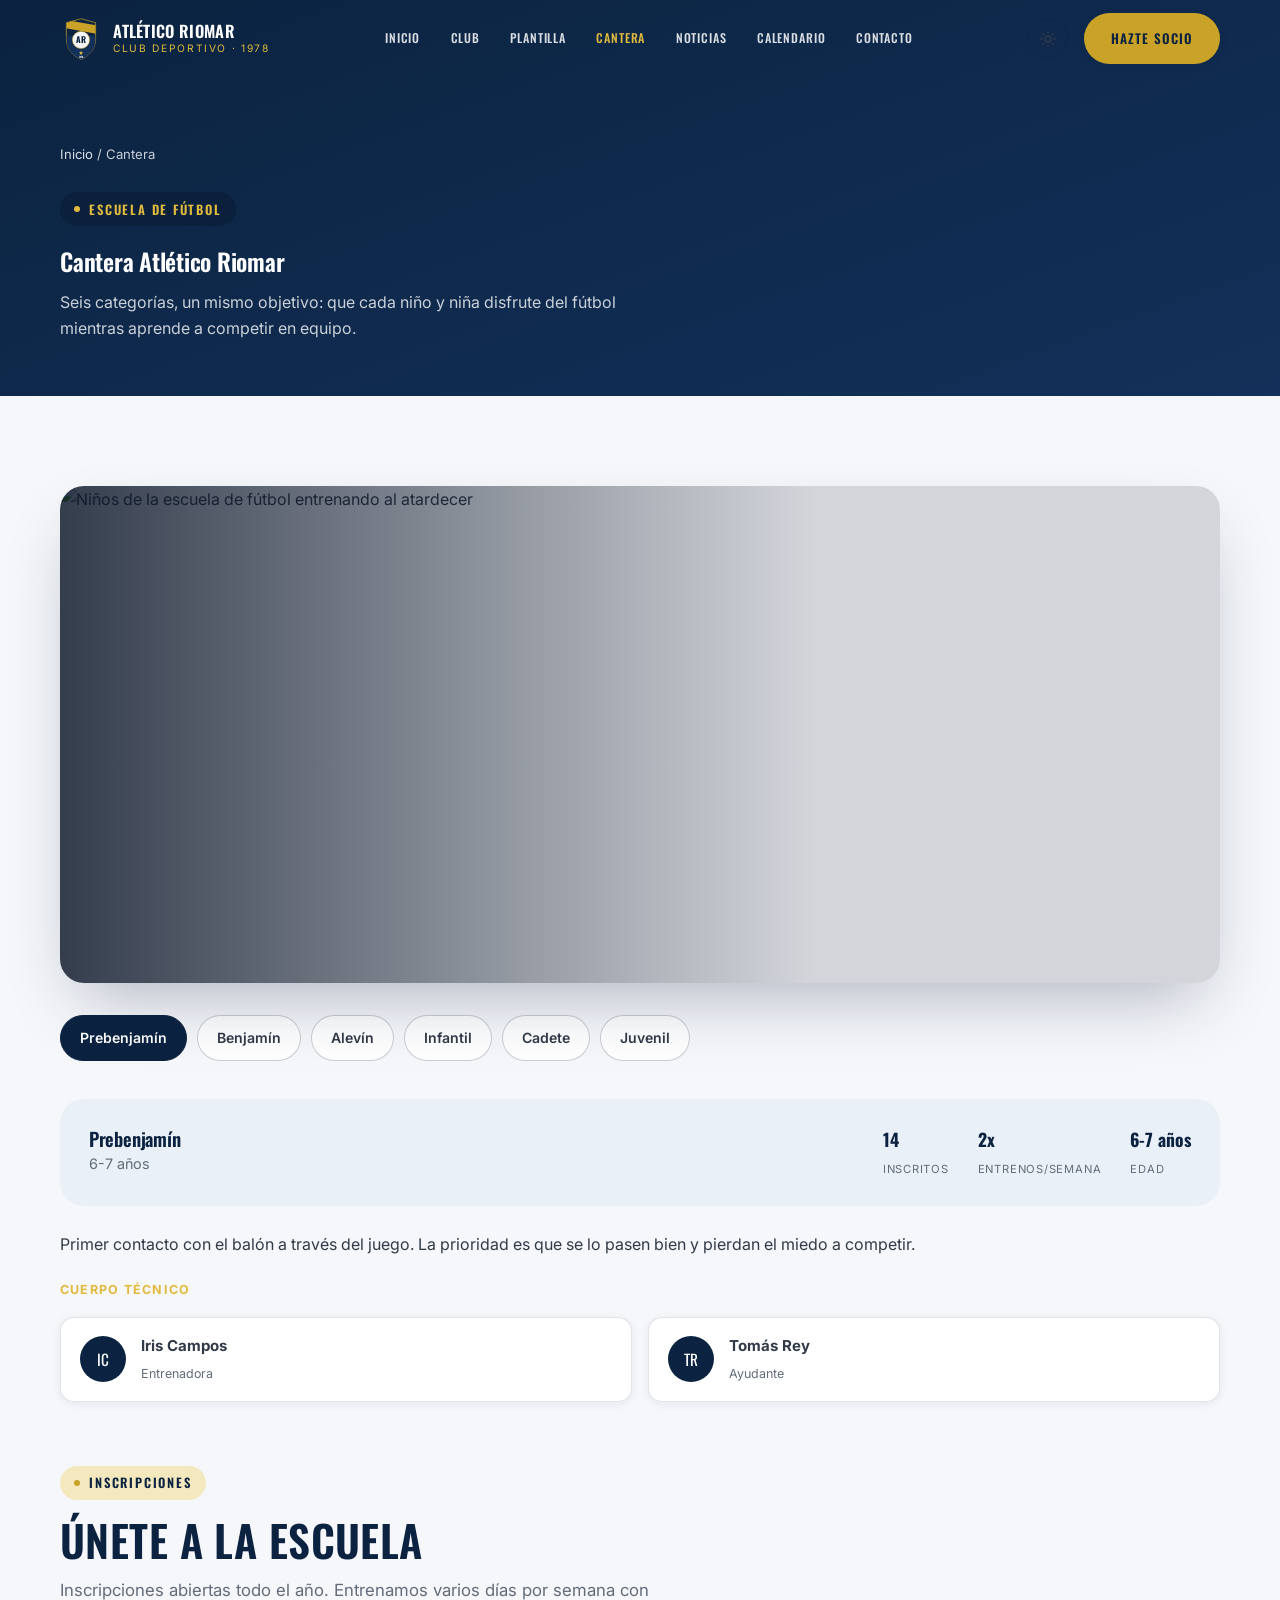
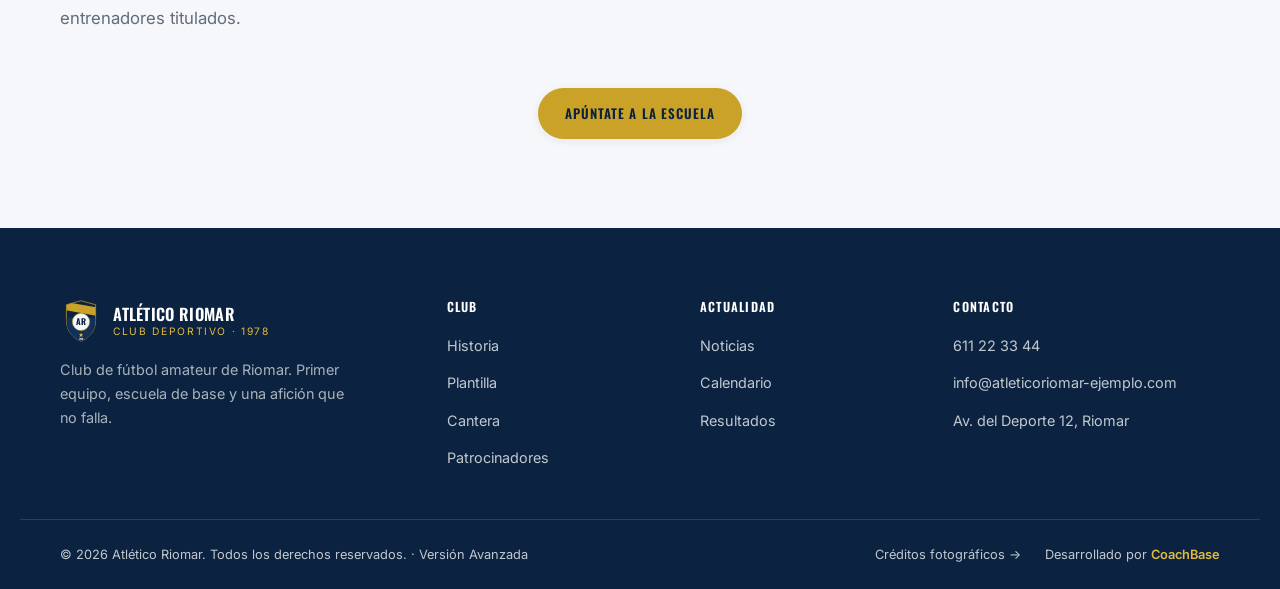
==== cantera.html @ 886babd6 "Add files via upload" ====
<!doctype html>
<html lang="es">
<head>
<meta charset="utf-8">
<meta name="viewport" content="width=device-width, initial-scale=1">
<title>Cantera · Atlético Riomar</title>
<meta name="description" content="Seis categorías de la escuela de fútbol del Atlético Riomar, de prebenjamín a juvenil, con su cuerpo técnico y horarios.">
<meta name="theme-color" content="#0B2340">
<script>(function(){try{var t=localStorage.getItem("ar-theme");if(t==="dark")document.documentElement.setAttribute("data-theme","dark");}catch(e){}})();</script>
<link rel="preconnect" href="https://fonts.googleapis.com">
<link rel="preconnect" href="https://fonts.gstatic.com" crossorigin>
<link rel="stylesheet" href="https://fonts.googleapis.com/css2?family=Oswald:wght@500;600;700&family=Inter:wght@400;500;600;700;800&display=swap">
<link rel="icon" type="image/svg+xml" href="assets/favicon.svg">
<link rel="apple-touch-icon" href="assets/favicon.svg">
<link rel="stylesheet" href="styles.css?v=1">
</head>
<body>
<a href="#contenido" class="skip-link">Saltar al contenido</a>
<svg width="0" height="0" style="position:absolute" aria-hidden="true">
  <defs>
    <clipPath id="crest-clip" clipPathUnits="userSpaceOnUse">
      <path d="M100,4 C100,4 20,26 20,26 L20,112 C20,170 54,206 100,226 C146,206 180,170 180,112 L180,26 C180,26 100,4 100,4 Z"/>
    </clipPath>
    <symbol id="crest" viewBox="0 0 200 230">
      <path d="M100,4 C100,4 20,26 20,26 L20,112 C20,170 54,206 100,226 C146,206 180,170 180,112 L180,26 C180,26 100,4 100,4 Z" fill="#0B2340" stroke="#C9A227" stroke-width="4"/>
      <g clip-path="url(#crest-clip)">
        <rect x="-20" y="96" width="240" height="150" fill="#123059"/>
        <polygon points="-20,4 260,54 260,100 -20,50" fill="#C9A227"/>
      </g>
      <circle cx="100" cy="120" r="47" fill="#F6F7FA" stroke="#C9A227" stroke-width="3"/>
      <text x="100" y="136" text-anchor="middle" font-family="Oswald, sans-serif" font-weight="700" font-size="46" fill="#0B2340">AR</text>
      <polygon points="100,180 103.2,188.2 112,188.4 105,193.6 107.6,202 100,197 92.4,202 95,193.6 88,188.4 96.8,188.2" fill="#E2BA3E"/>
      <text x="100" y="217" text-anchor="middle" font-family="Oswald, sans-serif" font-weight="600" font-size="14" letter-spacing="1" fill="#F6F7FA">1978</text>
    </symbol>
  </defs>
</svg>
<header class="nav" data-nav>
  <div class="container nav-inner">
    <a href="index.html" class="brand">
      <svg class="brand-crest" aria-hidden="true"><use href="#crest"></use></svg>
      <span class="brand-text">
        <span class="brand-name">Atlético Riomar</span>
        <span class="brand-sub">Club Deportivo · 1978</span>
      </span>
    </a>

    <nav class="nav-links" aria-label="Navegación principal">
      <a class="nav-link" href="index.html">Inicio</a>
      <a class="nav-link" href="club.html">Club</a>
      <a class="nav-link" href="plantilla.html">Plantilla</a>
      <a class="nav-link is-active" href="cantera.html">Cantera</a>
      <a class="nav-link" href="noticias.html">Noticias</a>
      <a class="nav-link" href="calendario.html">Calendario</a>
      <a class="nav-link" href="contacto.html">Contacto</a>
    </nav>

    <div class="nav-actions">
      <button class="theme-toggle" type="button" aria-label="Cambiar a modo oscuro" data-theme-toggle>
        <svg class="icon-sun" viewBox="0 0 24 24" fill="none" stroke="currentColor" stroke-width="1.8" stroke-linecap="round"><circle cx="12" cy="12" r="4"/><path d="M12 2v2M12 20v2M4.9 4.9l1.4 1.4M17.7 17.7l1.4 1.4M2 12h2M20 12h2M4.9 19.1l1.4-1.4M17.7 6.3l1.4-1.4"/></svg>
        <svg class="icon-moon" viewBox="0 0 24 24" fill="none" stroke="currentColor" stroke-width="1.8" stroke-linecap="round" stroke-linejoin="round"><path d="M21 12.8A9 9 0 1 1 11.2 3 7 7 0 0 0 21 12.8Z"/></svg>
      </button>
      <a href="contacto.html" class="btn btn-primary nav-cta">Hazte socio</a>
      <button class="nav-burger" type="button" aria-label="Abrir menú" aria-expanded="false" data-burger>
        <span></span><span></span><span></span>
      </button>
    </div>
  </div>
</header>

<nav class="mobile-menu" data-mobile-menu aria-label="Navegación móvil">
  <a href="index.html" class="">Inicio</a>
  <a href="club.html" class="">Club</a>
  <a href="plantilla.html" class="">Plantilla</a>
  <a href="cantera.html" class="is-active">Cantera</a>
  <a href="noticias.html" class="">Noticias</a>
  <a href="calendario.html" class="">Calendario</a>
  <a href="contacto.html" class="">Contacto</a>
  <a href="contacto.html" class="btn btn-primary">Hazte socio</a>
</nav>
<section class="page-hero">
  <div class="container">
    <p class="breadcrumbs"><a href="index.html">Inicio</a> / Cantera</p>
    <p class="eyebrow">Escuela de fútbol</p>
    <h1>Cantera Atlético Riomar</h1>
    <p>Seis categorías, un mismo objetivo: que cada niño y niña disfrute del fútbol mientras aprende a competir en equipo.</p>
  </div>
</section>

<main id="contenido">

<section class="section">
  <div class="container">
    <div class="academy-banner reveal" style="margin-bottom:1rem;">
      <img src="assets/img/academy-banner.jpg" alt="Niños de la escuela de fútbol entrenando al atardecer" loading="lazy">
    </div>

    <div class="categoria-tabs">
      <button class="categoria-tab" data-target="prebenjamin">Prebenjamín</button>
      <button class="categoria-tab" data-target="benjamin">Benjamín</button>
      <button class="categoria-tab" data-target="alevin">Alevín</button>
      <button class="categoria-tab" data-target="infantil">Infantil</button>
      <button class="categoria-tab" data-target="cadete">Cadete</button>
      <button class="categoria-tab" data-target="juvenil">Juvenil</button>
    </div>

    <div class="categoria-panels">

      <div class="categoria-panel" id="prebenjamin">
        <div class="categoria-head">
          <div><h3>Prebenjamín</h3><p style="color:var(--mute);font-size:.9rem;">6-7 años</p></div>
          <div class="categoria-meta">
            <div><strong>14</strong><span>Inscritos</span></div>
            <div><strong>2x</strong><span>Entrenos/semana</span></div>
            <div><strong>6-7 años</strong><span>Edad</span></div>
          </div>
        </div>
        <p style="margin-bottom:1.4rem;">Primer contacto con el balón a través del juego. La prioridad es que se lo pasen bien y pierdan el miedo a competir.</p>
        <p class="sponsor-tier-label-lg" style="margin-top:0;">Cuerpo técnico</p>
        <div class="staff-grid"><div class="staff-card"><div class="staff-avatar">IC</div><div><strong>Iris Campos</strong><span>Entrenadora</span></div></div>
<div class="staff-card"><div class="staff-avatar">TR</div><div><strong>Tomás Rey</strong><span>Ayudante</span></div></div></div>
      </div>

      <div class="categoria-panel" id="benjamin">
        <div class="categoria-head">
          <div><h3>Benjamín</h3><p style="color:var(--mute);font-size:.9rem;">8-9 años</p></div>
          <div class="categoria-meta">
            <div><strong>16</strong><span>Inscritos</span></div>
            <div><strong>2x</strong><span>Entrenos/semana</span></div>
            <div><strong>8-9 años</strong><span>Edad</span></div>
          </div>
        </div>
        <p style="margin-bottom:1.4rem;">Fundamentos técnicos individuales y primeros partidos de fútbol 7.</p>
        <p class="sponsor-tier-label-lg" style="margin-top:0;">Cuerpo técnico</p>
        <div class="staff-grid"><div class="staff-card"><div class="staff-avatar">RP</div><div><strong>Raúl Ponce</strong><span>Entrenador</span></div></div>
<div class="staff-card"><div class="staff-avatar">MS</div><div><strong>Marta Solís</strong><span>Ayudante</span></div></div></div>
      </div>

      <div class="categoria-panel" id="alevin">
        <div class="categoria-head">
          <div><h3>Alevín</h3><p style="color:var(--mute);font-size:.9rem;">10-11 años</p></div>
          <div class="categoria-meta">
            <div><strong>18</strong><span>Inscritos</span></div>
            <div><strong>3x</strong><span>Entrenos/semana</span></div>
            <div><strong>10-11 años</strong><span>Edad</span></div>
          </div>
        </div>
        <p style="margin-bottom:1.4rem;">Iniciación táctica y primeros valores de equipo: posición, pase y ayuda al compañero.</p>
        <p class="sponsor-tier-label-lg" style="margin-top:0;">Cuerpo técnico</p>
        <div class="staff-grid"><div class="staff-card"><div class="staff-avatar">EC</div><div><strong>Elena Cruz</strong><span>Entrenadora</span></div></div>
<div class="staff-card"><div class="staff-avatar">DN</div><div><strong>David Nieto</strong><span>Ayudante</span></div></div></div>
      </div>

      <div class="categoria-panel" id="infantil">
        <div class="categoria-head">
          <div><h3>Infantil</h3><p style="color:var(--mute);font-size:.9rem;">12-13 años</p></div>
          <div class="categoria-meta">
            <div><strong>20</strong><span>Inscritos</span></div>
            <div><strong>3x</strong><span>Entrenos/semana</span></div>
            <div><strong>12-13 años</strong><span>Edad</span></div>
          </div>
        </div>
        <p style="margin-bottom:1.4rem;">Fútbol 11 y primeras competiciones federadas de la temporada.</p>
        <p class="sponsor-tier-label-lg" style="margin-top:0;">Cuerpo técnico</p>
        <div class="staff-grid"><div class="staff-card"><div class="staff-avatar">ÓL</div><div><strong>Óscar Lara</strong><span>Entrenador</span></div></div>
<div class="staff-card"><div class="staff-avatar">NB</div><div><strong>Nuria Blasco</strong><span>Ayudante</span></div></div></div>
      </div>

      <div class="categoria-panel" id="cadete">
        <div class="categoria-head">
          <div><h3>Cadete</h3><p style="color:var(--mute);font-size:.9rem;">14-15 años</p></div>
          <div class="categoria-meta">
            <div><strong>19</strong><span>Inscritos</span></div>
            <div><strong>3x</strong><span>Entrenos/semana</span></div>
            <div><strong>14-15 años</strong><span>Edad</span></div>
          </div>
        </div>
        <p style="margin-bottom:1.4rem;">Consolidación técnico-táctica y trabajo físico adaptado a la edad.</p>
        <p class="sponsor-tier-label-lg" style="margin-top:0;">Cuerpo técnico</p>
        <div class="staff-grid"><div class="staff-card"><div class="staff-avatar">FU</div><div><strong>Fran Ubeda</strong><span>Entrenador</span></div></div>
<div class="staff-card"><div class="staff-avatar">AF</div><div><strong>Alba Ferrer</strong><span>Ayudante</span></div></div></div>
      </div>

      <div class="categoria-panel" id="juvenil">
        <div class="categoria-head">
          <div><h3>Juvenil</h3><p style="color:var(--mute);font-size:.9rem;">16-18 años</p></div>
          <div class="categoria-meta">
            <div><strong>17</strong><span>Inscritos</span></div>
            <div><strong>4x</strong><span>Entrenos/semana</span></div>
            <div><strong>16-18 años</strong><span>Edad</span></div>
          </div>
        </div>
        <p style="margin-bottom:1.4rem;">Última etapa formativa antes del primer equipo, con entrenamientos de mayor exigencia.</p>
        <p class="sponsor-tier-label-lg" style="margin-top:0;">Cuerpo técnico</p>
        <div class="staff-grid"><div class="staff-card"><div class="staff-avatar">MR</div><div><strong>Manuel Rodríguez</strong><span>Entrenador</span></div></div>
<div class="staff-card"><div class="staff-avatar">LT</div><div><strong>Laura Tello</strong><span>Ayudante</span></div></div></div>
      </div>
    </div>

    <div class="section-head" style="margin-top:4rem;">
      <p class="eyebrow on-light">Inscripciones</p>
      <h2 class="section-title">Únete a la escuela</h2>
      <p class="section-lede">Inscripciones abiertas todo el año. Entrenamos varios días por semana con entrenadores titulados.</p>
    </div>
    <div style="text-align:center;"><a href="contacto.html" class="btn btn-primary">Apúntate a la escuela</a></div>
  </div>
</section>

</main>
<footer class="footer">
  <div class="container footer-top">
    <div class="footer-brand">
      <a href="index.html" class="brand">
        <svg class="brand-crest" aria-hidden="true"><use href="#crest"></use></svg>
        <span class="brand-text">
          <span class="brand-name">Atlético Riomar</span>
          <span class="brand-sub">Club Deportivo · 1978</span>
        </span>
      </a>
      <p>Club de fútbol amateur de Riomar. Primer equipo, escuela de base y una afición que no falla.</p>
    </div>
    <div class="footer-col">
      <h4>Club</h4>
      <ul>
        <li><a href="club.html">Historia</a></li>
        <li><a href="plantilla.html">Plantilla</a></li>
        <li><a href="cantera.html">Cantera</a></li>
        <li><a href="index.html#patrocinadores">Patrocinadores</a></li>
      </ul>
    </div>
    <div class="footer-col">
      <h4>Actualidad</h4>
      <ul>
        <li><a href="noticias.html">Noticias</a></li>
        <li><a href="calendario.html">Calendario</a></li>
        <li><a href="calendario.html#resultados">Resultados</a></li>
      </ul>
    </div>
    <div class="footer-col">
      <h4>Contacto</h4>
      <ul>
        <li><a href="tel:+34611223344">611 22 33 44</a></li>
        <li><a href="mailto:info@atleticoriomar-ejemplo.com">info@atleticoriomar-ejemplo.com</a></li>
        <li><a href="contacto.html">Av. del Deporte 12, Riomar</a></li>
      </ul>
    </div>
  </div>
  <div class="container footer-bottom">
    <p>&copy; <span data-year>2026</span> Atlético Riomar. Todos los derechos reservados. · Versión Avanzada</p>
    <div class="footer-bottom-right">
      <a href="creditos.html">Créditos fotográficos →</a>
      <span class="footer-dev">Desarrollado por <a href="https://coachbase.example.com" target="_blank" rel="noopener">CoachBase</a></span>
    </div>
  </div>
</footer>

<script defer src="lib/gsap.min.js"></script>
<script defer src="lib/ScrollTrigger.min.js"></script>
<script defer src="lib/manifest.js"></script>
<script defer src="main.js?v=1"></script>
</body>
</html>
---- styles.css ----
/* =============================================================
   ATLÉTICO RIOMAR — plantilla web para club de fútbol amateur
   =============================================================
   Índice
   1. Tokens
   2. Reset y base
   3. Utilidades
   4. Tipografía
   5. Componentes (botones, tarjetas, formularios, nav)
   6. Secciones
   7. Efectos / animaciones
   8. Responsive
   9. Reduced motion
   ============================================================= */

/* =============================================================
   1. Tokens — EDITA AQUÍ los colores corporativos del club
   ============================================================= */
:root {
  /* Colores del escudo / marca */
  --navy:        #0B2340;
  --navy-2:      #123059;
  --navy-3:      #1B3D6E;
  --navy-tint:   #EAF0F7;
  --gold:        #C9A227;
  --gold-2:      #E2BA3E;
  --gold-soft:   #F4E8BE;

  /* Neutros */
  --paper:       #F6F7FA;
  --paper-2:     #EDF0F5;
  --white:       #FFFFFF;
  --ink:         #10151F;
  --ink-soft:    #313A48;
  --mute:        #626C7A;
  --line:        rgba(11,35,64,.12);
  --line-strong: rgba(11,35,64,.22);

  /* Semánticos */
  --win:  #1E7B4D;
  --draw: #A97B12;
  --loss: #B23A34;

  /* Sombras y radios */
  --shadow-sm: 0 2px 10px rgba(11,35,64,.07);
  --shadow-md: 0 16px 36px -12px rgba(11,35,64,.22);
  --shadow-lg: 0 30px 70px -20px rgba(11,35,64,.32);
  --radius-sm: 8px;
  --radius-md: 14px;
  --radius-lg: 24px;

  /* Easing */
  --ease-out:   cubic-bezier(0.16, 1, 0.3, 1);
  --ease-in:    cubic-bezier(0.7, 0, 0.84, 0);
  --ease-soft:  cubic-bezier(0.25, 0.46, 0.45, 0.94);
  --ease-bounce:cubic-bezier(0.34, 1.56, 0.64, 1);

  /* Layout */
  --container: 1240px;
  --nav-h: 78px;

  /* Tipografía */
  --sans:    "Inter", -apple-system, BlinkMacSystemFont, "Segoe UI", system-ui, sans-serif;
  --display: "Oswald", var(--sans);
}

/* =============================================================
   2. Reset y base
   ============================================================= */
*, *::before, *::after { box-sizing: border-box; margin: 0; }
html {
  -webkit-text-size-adjust: 100%;
  tab-size: 2;
  overflow-x: clip;
  scroll-behavior: smooth;
  scroll-padding-top: var(--nav-h);
}
body {
  font-family: var(--sans);
  font-size: 16px;
  line-height: 1.65;
  color: var(--ink-soft);
  background: var(--paper);
  -webkit-font-smoothing: antialiased;
  -moz-osx-font-smoothing: grayscale;
  text-rendering: optimizeLegibility;
  overflow-x: clip;
  overscroll-behavior-y: none;
}
img, svg, video { display: block; max-width: 100%; }
img { height: auto; }
button { font: inherit; color: inherit; cursor: pointer; border: 0; background: none; }
a { color: inherit; text-decoration: none; }
ul, ol { list-style: none; padding: 0; }
p { text-wrap: pretty; }
input, textarea, select { font: inherit; color: inherit; }

h1, h2, h3, h4 { text-wrap: balance; line-height: 1.08; letter-spacing: -0.01em; font-family: var(--display); font-weight: 600; color: var(--navy); }

::selection { background: var(--gold); color: var(--navy); }

:focus-visible {
  outline: 2px solid var(--gold);
  outline-offset: 3px;
  border-radius: 4px;
}

@media (prefers-reduced-motion: reduce) {
  html { scroll-behavior: auto; }
}

/* =============================================================
   3. Utilidades
   ============================================================= */
.container {
  width: 100%;
  max-width: var(--container);
  margin-inline: auto;
  padding-inline: 1.25rem;
}
@media (min-width: 720px)  { .container { padding-inline: 2rem; } }
@media (min-width: 1280px) { .container { padding-inline: 2.5rem; } }

.sr-only {
  position: absolute; width: 1px; height: 1px;
  padding: 0; margin: -1px; overflow: hidden;
  clip: rect(0,0,0,0); white-space: nowrap; border: 0;
}

.skip-link {
  position: fixed; top: -100px; left: 1rem; z-index: 9999;
  padding: .7rem 1.2rem; background: var(--navy); color: var(--white);
  border-radius: var(--radius-sm); font-weight: 600;
  transition: top .3s var(--ease-out);
}
.skip-link:focus { top: 1rem; }

.section {
  position: relative;
  padding-block: clamp(3.5rem, 7vw, 6.5rem);
}
.section-alt { background: var(--paper-2); }

.section-head {
  max-width: 62ch;
  margin-bottom: clamp(2rem, 5vw, 3.5rem);
}
.section-head.center { margin-inline: auto; text-align: center; }

.eyebrow {
  display: inline-flex;
  align-items: center;
  gap: .55rem;
  font-family: var(--display);
  font-size: .8rem;
  font-weight: 600;
  letter-spacing: .14em;
  text-transform: uppercase;
  color: var(--gold-2);
  background: color-mix(in srgb, var(--navy) 92%, black);
  padding: .4rem .9rem;
  border-radius: 999px;
  margin-bottom: 1rem;
}
.eyebrow::before {
  content: "";
  width: 6px; height: 6px; border-radius: 50%;
  background: var(--gold-2);
}
.eyebrow.on-light {
  color: var(--navy);
  background: var(--gold-soft);
}
.eyebrow.on-light::before { background: var(--gold); }

.section-title {
  font-size: clamp(1.9rem, 3.6vw, 2.7rem);
  text-transform: uppercase;
  letter-spacing: .01em;
}
.section-lede {
  margin-top: .9rem;
  color: var(--mute);
  font-size: 1.05rem;
  max-width: 56ch;
}
.section-head.center .section-lede { margin-inline: auto; }

.reveal {
  opacity: 0;
  transform: translateY(28px);
  transition: opacity .8s var(--ease-out), transform .8s var(--ease-out);
}
.reveal.is-visible { opacity: 1; transform: none; }
.reveal[data-split] { opacity: 1; transform: none; }

/* =============================================================
   4. Tipografía
   ============================================================= */
.eyebrow, .kicker, .tag, .nav-link, .btn, .stat-label, .card-position {
  font-family: var(--display);
}

/* =============================================================
   5. Componentes
   ============================================================= */

/* --- Botones --- */
.btn {
  display: inline-flex;
  align-items: center;
  justify-content: center;
  gap: .5rem;
  padding: .9rem 1.7rem;
  border-radius: 999px;
  font-weight: 600;
  font-size: .82rem;
  letter-spacing: .08em;
  text-transform: uppercase;
  transition: transform .35s var(--ease-out), box-shadow .35s var(--ease-out), background-color .3s var(--ease-out), color .3s var(--ease-out);
  white-space: nowrap;
}
.btn-primary {
  background: var(--gold);
  color: var(--navy);
  box-shadow: var(--shadow-sm);
}
.btn-primary:hover { background: var(--gold-2); transform: translateY(-2px); box-shadow: var(--shadow-md); }

.btn-ghost {
  background: rgba(255,255,255,.08);
  color: var(--white);
  border: 1.5px solid rgba(255,255,255,.55);
  backdrop-filter: blur(6px);
}
.btn-ghost:hover { background: rgba(255,255,255,.16); transform: translateY(-2px); }

.btn-dark {
  background: var(--navy);
  color: var(--white);
}
.btn-dark:hover { background: var(--navy-2); transform: translateY(-2px); box-shadow: var(--shadow-md); }

.btn-outline {
  background: transparent;
  color: var(--navy);
  border: 1.5px solid var(--line-strong);
}
.btn-outline:hover { border-color: var(--navy); background: var(--navy-tint); transform: translateY(-2px); }

.btn-sm { padding: .6rem 1.15rem; font-size: .74rem; }
.btn-block { width: 100%; }

/* --- Tarjetas genéricas --- */
.card {
  background: var(--white);
  border: 1px solid var(--line);
  border-radius: var(--radius-md);
  box-shadow: var(--shadow-sm);
  transition: transform .45s var(--ease-out), box-shadow .45s var(--ease-out), border-color .45s var(--ease-out);
}
.card:hover {
  transform: translateY(-6px);
  box-shadow: var(--shadow-md);
  border-color: transparent;
}

/* --- Nav --- */
.nav {
  position: fixed;
  inset-inline: 0;
  top: 0;
  z-index: 100;
  height: var(--nav-h);
  display: flex;
  align-items: center;
  background: transparent;
  transition: background-color .4s var(--ease-out), box-shadow .4s var(--ease-out), height .4s var(--ease-out), border-color .4s var(--ease-out);
  border-bottom: 1px solid transparent;
}
.nav.is-solid {
  background: rgba(11,35,64,.96);
  backdrop-filter: blur(10px) saturate(140%);
  box-shadow: 0 8px 24px -12px rgba(0,0,0,.35);
  height: 68px;
}
.nav-inner {
  width: 100%;
  display: flex;
  align-items: center;
  justify-content: space-between;
  gap: 1.5rem;
}
.brand {
  display: flex;
  align-items: center;
  gap: .7rem;
  color: var(--white);
}
.brand-crest { width: 42px; height: 42px; flex-shrink: 0; }
.brand-text {
  display: flex;
  flex-direction: column;
  line-height: 1.05;
}
.brand-name {
  font-family: var(--display);
  font-weight: 600;
  font-size: 1.02rem;
  letter-spacing: .02em;
  text-transform: uppercase;
}
.brand-sub {
  font-size: .64rem;
  letter-spacing: .16em;
  text-transform: uppercase;
  color: var(--gold-2);
  margin-top: .15rem;
}

.nav-links {
  display: none;
  align-items: center;
  gap: 1.9rem;
}
.nav-link {
  font-size: .76rem;
  font-weight: 500;
  letter-spacing: .07em;
  text-transform: uppercase;
  color: rgba(255,255,255,.85);
  position: relative;
  padding-block: .4rem;
}
.nav-link::after {
  content: "";
  position: absolute;
  left: 0; right: 100%; bottom: 0;
  height: 2px;
  background: var(--gold);
  transition: right .35s var(--ease-out);
}
.nav-link:hover { color: var(--white); }
.nav-link:hover::after { right: 0; }

.nav-actions { display: flex; align-items: center; gap: 1rem; }
.nav-cta { display: none; }

.nav-burger {
  display: flex;
  flex-direction: column;
  justify-content: center;
  gap: 5px;
  width: 40px; height: 40px;
  border-radius: var(--radius-sm);
}
.nav-burger span {
  display: block; width: 22px; height: 2px;
  background: var(--white);
  transition: transform .35s var(--ease-out), opacity .35s var(--ease-out);
}
.nav-burger.is-open span:nth-child(1) { transform: translateY(7px) rotate(45deg); }
.nav-burger.is-open span:nth-child(2) { opacity: 0; }
.nav-burger.is-open span:nth-child(3) { transform: translateY(-7px) rotate(-45deg); }

.mobile-menu {
  position: fixed;
  inset: var(--nav-h) 0 0 0;
  z-index: 90;
  background: var(--navy);
  padding: 2rem 1.5rem;
  display: flex;
  flex-direction: column;
  gap: .3rem;
  transform: translateY(-12px);
  opacity: 0;
  pointer-events: none;
  transition: transform .4s var(--ease-out), opacity .4s var(--ease-out);
  overflow-y: auto;
}
.mobile-menu.is-open { transform: none; opacity: 1; pointer-events: auto; }
.mobile-menu a {
  font-family: var(--display);
  font-size: 1.25rem;
  text-transform: uppercase;
  letter-spacing: .03em;
  color: var(--white);
  padding: .85rem 0;
  border-bottom: 1px solid rgba(255,255,255,.1);
}
.mobile-menu .btn { margin-top: 1.5rem; }

/* --- Formulario --- */
.field {
  display: flex;
  flex-direction: column;
  gap: .4rem;
  margin-bottom: 1.15rem;
}
.field label {
  font-size: .78rem;
  font-weight: 600;
  letter-spacing: .04em;
  text-transform: uppercase;
  color: var(--navy);
}
.field input, .field textarea {
  padding: .85rem 1rem;
  border: 1.5px solid var(--line-strong);
  border-radius: var(--radius-sm);
  background: var(--white);
  transition: border-color .3s var(--ease-out), box-shadow .3s var(--ease-out);
}
.field input:focus, .field textarea:focus {
  border-color: var(--navy);
  box-shadow: 0 0 0 4px var(--navy-tint);
  outline: none;
}
.field textarea { resize: vertical; min-height: 130px; }
.form-note {
  font-size: .82rem;
  color: var(--mute);
  margin-top: .75rem;
}
.form-status {
  margin-top: 1rem;
  padding: .85rem 1rem;
  border-radius: var(--radius-sm);
  font-size: .88rem;
  font-weight: 600;
  display: none;
}
.form-status.is-visible { display: block; }
.form-status.is-ok { background: #E8F5EC; color: var(--win); }

/* --- Etiqueta genérica --- */
.tag {
  display: inline-block;
  font-size: .7rem;
  font-weight: 600;
  letter-spacing: .08em;
  text-transform: uppercase;
  padding: .3rem .7rem;
  border-radius: 999px;
}
.tag-gold { background: var(--gold-soft); color: #7A5E0D; }
.tag-navy { background: var(--navy-tint); color: var(--navy); }

/* =============================================================
   6. Secciones
   ============================================================= */

/* --- Hero --- */
.hero {
  position: relative;
  min-height: 100svh;
  display: flex;
  flex-direction: column;
  justify-content: flex-end;
  color: var(--white);
  isolation: isolate;
}
.hero-bg { position: absolute; inset: 0; z-index: -2; }
.hero-bg img {
  width: 100%; height: 100%; object-fit: cover;
  filter: saturate(1.05) contrast(1.05);
}
.hero-bg::after {
  content: "";
  position: absolute; inset: 0;
  background:
    linear-gradient(180deg, rgba(11,23,43,.55) 0%, rgba(11,23,43,.35) 32%, rgba(9,20,38,.88) 100%),
    linear-gradient(90deg, rgba(9,20,38,.78) 0%, rgba(9,20,38,.28) 62%);
}
.hero-inner {
  padding-block: clamp(6.5rem, 16vw, 10rem) clamp(3rem, 7vw, 4.5rem);
  max-width: 780px;
}
.hero-crest {
  width: 88px; height: 88px;
  margin-bottom: 1.6rem;
  filter: drop-shadow(0 10px 24px rgba(0,0,0,.35));
}
.hero-title {
  font-size: clamp(2.6rem, 7vw, 5.2rem);
  color: var(--white);
  text-transform: uppercase;
  line-height: .98;
}
.hero-title em {
  font-style: normal;
  color: var(--gold-2);
}
.hero-sub {
  margin-top: 1.3rem;
  font-size: clamp(1rem, 1.6vw, 1.2rem);
  color: rgba(255,255,255,.86);
  max-width: 46ch;
}
.hero-actions {
  display: flex;
  flex-wrap: wrap;
  gap: 1rem;
  margin-top: 2.2rem;
}
.hero-scroll {
  position: absolute;
  bottom: clamp(6.5rem, 13vw, 8.5rem);
  right: clamp(1.25rem, 4vw, 3rem);
  display: none;
  flex-direction: column;
  align-items: center;
  gap: .6rem;
  color: rgba(255,255,255,.75);
  font-size: .68rem;
  letter-spacing: .16em;
  text-transform: uppercase;
}
.hero-scroll-line {
  width: 1px; height: 46px;
  background: linear-gradient(180deg, rgba(255,255,255,.9), transparent);
  animation: scrollPulse 2.4s var(--ease-soft) infinite;
}
@keyframes scrollPulse {
  0%, 100% { opacity: .3; transform: scaleY(.6); transform-origin: top; }
  50% { opacity: 1; transform: scaleY(1); transform-origin: top; }
}

/* --- Stat bar --- */
.stat-bar {
  position: relative;
  background: var(--navy);
  color: var(--white);
}
.stat-grid {
  display: grid;
  grid-template-columns: repeat(2, 1fr);
  gap: 1.75rem;
  padding-block: 2.4rem;
}
.stat {
  text-align: center;
  border-inline-start: 1px solid rgba(255,255,255,.14);
  padding-inline-start: 1.5rem;
}
.stat:first-child { border-inline-start: 0; padding-inline-start: 0; }
.stat-num {
  font-family: var(--display);
  font-size: clamp(1.9rem, 4vw, 2.6rem);
  color: var(--gold-2);
  font-weight: 600;
  line-height: 1;
}
.stat-label {
  margin-top: .5rem;
  font-size: .72rem;
  letter-spacing: .1em;
  text-transform: uppercase;
  color: rgba(255,255,255,.72);
}

/* --- Club / Historia --- */
.club-grid {
  display: grid;
  gap: 2.5rem;
  align-items: center;
}
.club-media {
  position: relative;
  border-radius: var(--radius-lg);
  overflow: hidden;
  box-shadow: var(--shadow-lg);
}
.club-media img { width: 100%; aspect-ratio: 4/5; object-fit: cover; }
.club-media-badge {
  position: absolute;
  bottom: 1.25rem; left: 1.25rem;
  background: var(--white);
  border-radius: var(--radius-md);
  padding: .9rem 1.15rem;
  display: flex;
  align-items: center;
  gap: .8rem;
  box-shadow: var(--shadow-md);
}
.club-media-badge strong {
  display: block;
  font-family: var(--display);
  font-size: 1.3rem;
  color: var(--navy);
  line-height: 1;
}
.club-media-badge span {
  font-size: .68rem;
  color: var(--mute);
  text-transform: uppercase;
  letter-spacing: .06em;
}
.club-text p + p { margin-top: 1rem; }
.club-values {
  margin-top: 2rem;
  display: grid;
  gap: 1.1rem;
}
.value-item { display: flex; gap: .9rem; }
.value-icon {
  flex-shrink: 0;
  width: 40px; height: 40px;
  border-radius: 10px;
  background: var(--navy-tint);
  color: var(--navy);
  display: flex; align-items: center; justify-content: center;
}
.value-item h3 { font-size: 1rem; text-transform: none; margin-bottom: .2rem; }
.value-item p { font-size: .92rem; color: var(--mute); }

/* Placeholder de imagen (para sustituir por fotos reales del club) */
.img-placeholder {
  position: relative;
  width: 100%; height: 100%;
  min-height: 220px;
  display: flex;
  flex-direction: column;
  align-items: center;
  justify-content: center;
  gap: .6rem;
  color: rgba(255,255,255,.92);
  background:
    repeating-linear-gradient(135deg, rgba(255,255,255,.06) 0 2px, transparent 2px 14px),
    linear-gradient(150deg, var(--navy-3), var(--navy) 70%);
  text-align: center;
  padding: 1.5rem;
}
.img-placeholder svg { width: 34px; height: 34px; opacity: .85; }
.img-placeholder span {
  font-family: var(--display);
  font-size: .74rem;
  letter-spacing: .1em;
  text-transform: uppercase;
  opacity: .85;
}
.img-placeholder.pin-right {
  align-items: flex-end;
  text-align: right;
  padding-inline-end: clamp(1.5rem, 6vw, 4.5rem);
}
.img-placeholder.light {
  color: var(--navy);
  background:
    repeating-linear-gradient(135deg, rgba(11,35,64,.05) 0 2px, transparent 2px 14px),
    linear-gradient(150deg, var(--paper-2), var(--navy-tint));
}

/* --- Timeline --- */
.timeline {
  margin-top: 2.5rem;
  display: grid;
  gap: 0;
  border-inline-start: 2px solid var(--line-strong);
}
.timeline-item {
  position: relative;
  padding: 0 0 1.9rem 1.6rem;
}
.timeline-item:last-child { padding-bottom: 0; }
.timeline-item::before {
  content: "";
  position: absolute;
  left: -7px; top: 3px;
  width: 12px; height: 12px;
  border-radius: 50%;
  background: var(--gold);
  border: 3px solid var(--paper);
}
.timeline-year {
  font-family: var(--display);
  color: var(--navy);
  font-weight: 600;
  font-size: 1.05rem;
}
.timeline-item p { color: var(--mute); font-size: .92rem; margin-top: .2rem; }

/* --- Plantilla / Primer equipo --- */
.team-banner {
  position: relative;
  border-radius: var(--radius-lg);
  overflow: hidden;
  min-height: 260px;
  display: flex;
  align-items: flex-end;
  color: var(--white);
  margin-bottom: 3rem;
  box-shadow: var(--shadow-lg);
}
.team-banner img { position: absolute; inset: 0; width: 100%; height: 100%; object-fit: cover; }
.team-banner::after {
  content: "";
  position: absolute; inset: 0;
  background: linear-gradient(0deg, rgba(9,20,38,.92) 0%, rgba(9,20,38,.35) 65%, rgba(9,20,38,.15) 100%);
}
.team-banner-inner {
  position: relative;
  padding: 2rem clamp(1.5rem, 4vw, 3rem);
  display: flex;
  flex-wrap: wrap;
  gap: 1.5rem 3rem;
  align-items: flex-end;
  justify-content: space-between;
  width: 100%;
}
.team-banner h2 { color: var(--white); margin: 0; }
.team-banner-meta {
  display: flex;
  gap: 2rem;
  flex-wrap: wrap;
}
.team-banner-meta div strong {
  display: block;
  font-family: var(--display);
  font-size: 1.05rem;
  color: var(--gold-2);
}
.team-banner-meta div span {
  font-size: .68rem;
  text-transform: uppercase;
  letter-spacing: .08em;
  color: rgba(255,255,255,.75);
}

.squad-filters {
  display: flex;
  flex-wrap: wrap;
  gap: .6rem;
  margin-bottom: 2rem;
}
.squad-filter {
  padding: .5rem 1.1rem;
  border-radius: 999px;
  border: 1.5px solid var(--line-strong);
  font-family: var(--display);
  font-size: .74rem;
  letter-spacing: .06em;
  text-transform: uppercase;
  color: var(--navy);
  transition: all .3s var(--ease-out);
}
.squad-filter:hover, .squad-filter.is-active {
  background: var(--navy);
  border-color: var(--navy);
  color: var(--white);
}

.squad-grid {
  display: grid;
  grid-template-columns: repeat(2, 1fr);
  gap: 1.1rem;
}
.player-card {
  padding: 1.4rem 1.1rem;
  text-align: center;
  overflow: hidden;
  position: relative;
}
.player-num {
  width: 62px; height: 62px;
  margin: 0 auto .9rem;
  border-radius: 50%;
  background: linear-gradient(150deg, var(--navy-2), var(--navy));
  color: var(--gold-2);
  display: flex; align-items: center; justify-content: center;
  font-family: var(--display);
  font-size: 1.5rem;
  font-weight: 600;
  transition: transform .45s var(--ease-out);
}
.player-card:hover .player-num { transform: scale(1.08) rotate(-4deg); }

/* Foto/avatar de jugador tipo carnet, con el dorsal superpuesto.
   EDITAR: sustituye el src de cada <img> por la foto real cuando la tengas. */
.player-photo {
  position: relative;
  width: 108px; height: 108px;
  margin: 0 auto 1rem;
  border-radius: 50%;
  overflow: hidden;
  border: 3px solid var(--gold-soft);
  box-shadow: var(--shadow-sm);
  background: var(--navy-tint);
  transition: transform .45s var(--ease-out);
}
.player-card:hover .player-photo { transform: scale(1.04); }
.player-photo img { width: 100%; height: 100%; object-fit: cover; }
.player-photo .player-num {
  position: absolute;
  right: -2px;
  bottom: -2px;
  width: 32px;
  height: 32px;
  margin: 0;
  font-size: .76rem;
  border: 2px solid var(--paper);
}
.player-card:hover .player-photo .player-num { transform: scale(1.08) rotate(-4deg); }
.player-name {
  font-weight: 600;
  color: var(--navy);
  font-size: .96rem;
}
.card-position {
  margin-top: .3rem;
  font-size: .68rem;
  letter-spacing: .08em;
  text-transform: uppercase;
  color: var(--mute);
}

/* --- Noticias --- */
.news-grid {
  display: grid;
  gap: 1.75rem;
}
.news-card { overflow: hidden; }
.news-media { position: relative; aspect-ratio: 16/10; overflow: hidden; }
.news-media img {
  width: 100%; height: 100%; object-fit: cover;
  transition: transform .6s var(--ease-out);
}
.news-card:hover .news-media img { transform: scale(1.06); }
.news-body { padding: 1.5rem 1.4rem 1.7rem; }
.news-date {
  font-size: .72rem;
  letter-spacing: .08em;
  text-transform: uppercase;
  color: var(--mute);
}
.news-title {
  margin-top: .6rem;
  font-size: 1.15rem;
  text-transform: none;
  letter-spacing: 0;
}
.news-excerpt {
  margin-top: .55rem;
  font-size: .92rem;
  color: var(--mute);
}
.news-link {
  display: inline-flex;
  align-items: center;
  gap: .4rem;
  margin-top: 1rem;
  font-family: var(--display);
  font-size: .76rem;
  letter-spacing: .06em;
  text-transform: uppercase;
  color: var(--navy);
}
.news-link svg { width: 14px; height: 14px; transition: transform .3s var(--ease-out); }
.news-card:hover .news-link svg { transform: translateX(4px); }

/* --- Calendario / resultados --- */
.match-grid {
  display: grid;
  gap: 2rem;
}
.next-match {
  background: linear-gradient(155deg, var(--navy-3), var(--navy));
  color: var(--white);
  border-radius: var(--radius-lg);
  padding: clamp(1.75rem, 4vw, 2.5rem);
  box-shadow: var(--shadow-lg);
}
.next-match-comp {
  font-size: .72rem;
  letter-spacing: .1em;
  text-transform: uppercase;
  color: var(--gold-2);
}
.next-match-teams {
  display: flex;
  align-items: center;
  justify-content: space-between;
  gap: 1rem;
  margin-top: 1.3rem;
}
.next-match-team {
  display: flex;
  flex-direction: column;
  align-items: center;
  gap: .6rem;
  flex: 1;
  min-width: 0;
}
.next-match-team .crest-badge {
  width: 54px; height: 54px;
  border-radius: 50%;
  background: rgba(255,255,255,.1);
  display: flex; align-items: center; justify-content: center;
  padding: 10px;
}
.next-match-team .crest-badge svg { width: 100%; height: 100%; }
.next-match-team span {
  font-family: var(--display);
  font-size: .85rem;
  text-transform: uppercase;
  letter-spacing: .02em;
  text-align: center;
}
.next-match-vs {
  font-family: var(--display);
  font-size: 1.4rem;
  color: var(--gold-2);
  opacity: .8;
}
.next-match-info {
  margin-top: 1.6rem;
  display: grid;
  grid-template-columns: repeat(2, 1fr);
  gap: 1rem;
  border-top: 1px solid rgba(255,255,255,.16);
  padding-top: 1.3rem;
}
.next-match-info div span {
  display: block;
  font-size: .68rem;
  letter-spacing: .08em;
  text-transform: uppercase;
  color: rgba(255,255,255,.6);
  margin-bottom: .25rem;
}
.next-match-info div strong { font-weight: 600; font-size: .92rem; }
.next-match .btn { margin-top: 1.75rem; }

.results-list { display: grid; gap: .7rem; }
.result-row {
  display: grid;
  grid-template-columns: auto 1fr auto;
  align-items: center;
  gap: 1rem;
  padding: 1rem 1.15rem;
}
.result-tag {
  width: 30px; height: 30px;
  border-radius: 50%;
  display: flex; align-items: center; justify-content: center;
  font-family: var(--display);
  font-size: .78rem;
  font-weight: 700;
  color: var(--white);
  flex-shrink: 0;
}
.result-tag.win  { background: var(--win); }
.result-tag.draw { background: var(--draw); }
.result-tag.loss { background: var(--loss); }
.result-mid { min-width: 0; }
.result-teams {
  font-weight: 600;
  color: var(--navy);
  font-size: .92rem;
  white-space: nowrap;
  overflow: hidden;
  text-overflow: ellipsis;
}
.result-date {
  font-size: .74rem;
  color: var(--mute);
  margin-top: .1rem;
}
.result-score {
  font-family: var(--display);
  font-size: 1.05rem;
  color: var(--navy);
  font-weight: 600;
  white-space: nowrap;
}

/* --- Cantera / Escuela --- */
.academy-banner {
  position: relative;
  border-radius: var(--radius-lg);
  overflow: hidden;
  margin-bottom: 3rem;
  box-shadow: var(--shadow-lg);
  aspect-ratio: 21/9;
  min-height: 260px;
}
.academy-banner img { width: 100%; aspect-ratio: 21/8; object-fit: cover; }
.academy-banner::after {
  content: "";
  position: absolute; inset: 0;
  background: linear-gradient(90deg, rgba(9,20,38,.82) 0%, rgba(9,20,38,.15) 65%);
}
.academy-banner-text {
  position: absolute; inset: 0;
  display: flex; flex-direction: column; justify-content: center;
  padding: clamp(1.5rem, 4vw, 3rem);
  max-width: 560px;
  color: var(--white);
}
.academy-banner-text h2 { color: var(--white); }
.academy-banner-text p { margin-top: .75rem; color: rgba(255,255,255,.85); font-size: .96rem; }

.category-grid {
  display: grid;
  grid-template-columns: repeat(2, 1fr);
  gap: 1.1rem;
}
.category-card {
  padding: 1.6rem 1.3rem;
}
.category-card .tag { margin-bottom: .9rem; }
.category-card h3 { font-size: 1.05rem; text-transform: none; }
.category-card p { margin-top: .4rem; font-size: .86rem; color: var(--mute); }

/* --- Patrocinadores --- */
.sponsor-tier-label {
  font-size: .74rem;
  font-weight: 600;
  letter-spacing: .1em;
  text-transform: uppercase;
  color: var(--mute);
  margin-bottom: 1rem;
}
.sponsor-grid-main { margin-bottom: 2.5rem; }
.sponsor-main-tile {
  border: 2px dashed var(--line-strong);
  border-radius: var(--radius-md);
  padding: 2.2rem;
  display: flex;
  align-items: center;
  justify-content: center;
  min-height: 130px;
  background: var(--white);
}
.sponsor-grid {
  display: grid;
  grid-template-columns: repeat(2, 1fr);
  gap: 1rem;
}
.sponsor-tile {
  border: 1.5px dashed var(--line-strong);
  border-radius: var(--radius-sm);
  min-height: 92px;
  display: flex;
  align-items: center;
  justify-content: center;
  color: var(--mute);
  font-family: var(--display);
  font-size: .74rem;
  letter-spacing: .05em;
  text-transform: uppercase;
  text-align: center;
  padding: .75rem;
  transition: border-color .3s var(--ease-out), color .3s var(--ease-out);
}
.sponsor-tile:hover { border-color: var(--gold); color: var(--navy); }
.sponsor-tile.has-logo {
  border-style: solid;
  border-color: var(--line);
  background: var(--white);
  padding: 1rem 1.4rem;
}
.sponsor-tile.has-logo:hover { border-color: var(--gold); }
.sponsor-tile.has-logo img { max-width: 100%; max-height: 100%; object-fit: contain; }
.sponsor-cta {
  margin-top: 2.5rem;
  border-radius: var(--radius-lg);
  background: var(--navy-tint);
  padding: clamp(1.75rem, 4vw, 2.5rem);
  display: flex;
  flex-wrap: wrap;
  align-items: center;
  justify-content: space-between;
  gap: 1.5rem;
}
.sponsor-cta h3 { font-size: 1.2rem; text-transform: none; }
.sponsor-cta p { color: var(--mute); font-size: .9rem; margin-top: .3rem; }

/* --- Contacto --- */
.contact-grid {
  display: grid;
  gap: 2.5rem;
}
.contact-info-list { display: grid; gap: 1.3rem; margin-top: 1.8rem; }
.contact-info-item { display: flex; gap: 1rem; align-items: flex-start; }
.contact-info-item .value-icon { background: var(--navy-tint); }
.contact-info-item strong { display: block; color: var(--navy); font-size: .95rem; }
.contact-info-item span, .contact-info-item a { font-size: .9rem; color: var(--mute); }
.contact-info-item a:hover { color: var(--navy); }

.social-row { display: flex; gap: .7rem; margin-top: 1.8rem; }
.social-btn {
  width: 42px; height: 42px;
  border-radius: 50%;
  background: var(--navy);
  color: var(--white);
  display: flex; align-items: center; justify-content: center;
  transition: transform .3s var(--ease-out), background .3s var(--ease-out);
}
.social-btn:hover { background: var(--gold); color: var(--navy); transform: translateY(-3px); }
.social-btn svg { width: 18px; height: 18px; }

.contact-form-card { padding: clamp(1.75rem, 4vw, 2.5rem); }

/* --- Footer --- */
.footer {
  background: var(--navy);
  color: rgba(255,255,255,.75);
  padding-top: clamp(3rem, 6vw, 4.5rem);
}
.footer-top {
  display: grid;
  gap: 2.5rem;
  padding-bottom: 3rem;
  border-bottom: 1px solid rgba(255,255,255,.12);
}
.footer-brand .brand { color: var(--white); margin-bottom: 1rem; }
.footer-brand p { font-size: .9rem; max-width: 34ch; color: rgba(255,255,255,.65); }
.footer-col h4 {
  color: var(--white);
  font-size: .78rem;
  letter-spacing: .1em;
  text-transform: uppercase;
  margin-bottom: 1.1rem;
}
.footer-col ul { display: grid; gap: .7rem; }
.footer-col a { font-size: .9rem; transition: color .3s var(--ease-out); }
.footer-col a:hover { color: var(--gold-2); }
.footer-bottom {
  display: flex;
  flex-wrap: wrap;
  gap: 1rem;
  justify-content: space-between;
  align-items: center;
  padding-block: 1.5rem;
  font-size: .8rem;
}
.footer-bottom a:hover { color: var(--gold-2); }
.footer-bottom-right {
  display: flex;
  align-items: center;
  flex-wrap: wrap;
  gap: 0.4rem 1.5rem;
}
.footer-dev a {
  font-weight: 600;
  color: var(--gold-2);
}

/* =============================================================
   7. Efectos
   ============================================================= */
[data-tilt] { transition: transform .4s var(--ease-out); }

.count-up { display: inline-block; }

/* =============================================================
   8. Responsive
   ============================================================= */
@media (min-width: 540px) {
  .stat-grid { grid-template-columns: repeat(4, 1fr); }
  .squad-grid { grid-template-columns: repeat(3, 1fr); }
  .category-grid { grid-template-columns: repeat(3, 1fr); }
  .sponsor-grid { grid-template-columns: repeat(3, 1fr); }
}

@media (min-width: 720px) {
  .club-grid { grid-template-columns: 1fr 1fr; }
  .news-grid { grid-template-columns: repeat(2, 1fr); }
  .match-grid { grid-template-columns: 1.05fr 1fr; }
  .contact-grid { grid-template-columns: 1fr 1.15fr; }
  .hero-scroll { display: flex; }
}

@media (min-width: 960px) {
  .nav-links { display: flex; }
  .nav-cta { display: inline-flex; }
  .nav-burger { display: none; }
  .mobile-menu { display: none; }

  .club-grid { grid-template-columns: .85fr 1.15fr; gap: 4rem; }
  .squad-grid { grid-template-columns: repeat(4, 1fr); }
  .news-grid { grid-template-columns: repeat(3, 1fr); }
  .category-grid { grid-template-columns: repeat(6, 1fr); }
  .sponsor-grid { grid-template-columns: repeat(4, 1fr); }
  .footer-top { grid-template-columns: 1.3fr .8fr .8fr 1fr; }
}

@media (min-width: 1280px) {
  .squad-grid { grid-template-columns: repeat(5, 1fr); }
  .hero-inner { max-width: 860px; }
}

/* =============================================================
   9. Reduced motion — solo se desactivan efectos intrusivos
   ============================================================= */
@media (prefers-reduced-motion: reduce) {
  .hero-scroll-line { animation: none; }
}

/* =============================================================
   10. Fix móvil — banners con foto/placeholder (Plantilla y Cantera)
   En pantallas estrechas el texto centrado (academy-banner-text) y el
   aviso "Sustituye por una foto..." (img-placeholder.pin-right)
   comparten el mismo ancho y se solapan/cortan. Les damos más alto
   y separamos el aviso hacia arriba para que no choquen.
   ============================================================= */
@media (max-width: 719px) {
  .academy-banner {
    aspect-ratio: auto;
    min-height: 380px;
  }
  .academy-banner img {
    aspect-ratio: auto;
    min-height: 380px;
  }
  .team-banner {
    min-height: 380px;
  }
  .img-placeholder.pin-right {
    align-items: flex-start;
    text-align: left;
    justify-content: flex-start;
    padding: 1.25rem;
  }
}

/* =============================================================
   11. NIVEL AVANZADO — componentes añadidos sobre la base Simple
   11.1 Modo oscuro   11.2 Nav multi-página + toggle
   11.3 Hero Ken Burns 11.4 Bento grid (historia)
   11.5 Galería + lightbox   11.6 Selector de categorías (cantera)
   11.7 Patrocinadores por niveles   11.8 Artículo de noticia
   11.9 Breadcrumbs   11.10 Formulario de contacto avanzado
   ============================================================= */

/* ---- 11.1 Modo oscuro ---- */
[data-theme="dark"] {
  --paper:       #0B1220;
  --paper-2:     #0F1A2E;
  --white:       #142138;
  --ink:         #F2F5FA;
  --ink-soft:    #D6DDE8;
  --mute:        #92A0B5;
  --line:        rgba(226,186,62,.14);
  --line-strong: rgba(226,186,62,.28);
  --navy-tint:   #16233C;
  --gold-soft:   #2A2411;
  color-scheme: dark;
}
[data-theme="dark"] .nav.is-solid { background: rgba(11,18,32,.86); }
[data-theme="dark"] .card,
[data-theme="dark"] .sponsor-main-tile,
[data-theme="dark"] .news-card { background: var(--white); border-color: var(--line); }
[data-theme="dark"] .hero-bg::after { opacity: .55; }
[data-theme="dark"] .logo-tile img { filter: brightness(0) invert(1) opacity(.82); }

.theme-toggle {
  width: 40px; height: 40px;
  border-radius: 50%;
  border: 1.5px solid var(--line-strong);
  background: transparent;
  color: currentColor;
  display: grid; place-items: center;
  cursor: pointer;
  flex: none;
}
.theme-toggle svg { width: 18px; height: 18px; }
.theme-toggle .icon-moon { display: none; }
[data-theme="dark"] .theme-toggle .icon-sun { display: none; }
[data-theme="dark"] .theme-toggle .icon-moon { display: block; }

/* ---- 11.2 Nav multi-página ---- */
.nav-link.is-active { color: var(--gold-2); }
.nav-link.is-active::after {
  content: ""; display: block; height: 2px; background: var(--gold-2);
  margin-top: 4px; border-radius: 2px;
}
.mobile-menu a.is-active { color: var(--gold-2); }
.page-hero {
  background: linear-gradient(160deg, var(--navy) 0%, var(--navy-2) 100%);
  color: var(--white);
  padding: calc(var(--nav-h) + 3.2rem) 0 3.4rem;
}
[data-theme="dark"] .page-hero { background: linear-gradient(160deg, #071023 0%, #0B1830 100%); }
.page-hero .eyebrow { color: var(--gold-2); }
.page-hero h1 { color: #fff; margin-top: .4rem; }
.page-hero p { color: rgba(255,255,255,.78); max-width: 620px; margin-top: .9rem; }

/* ---- 11.3 Hero Ken Burns ---- */
.hero-bg img { animation: kenburns 22s ease-in-out infinite alternate; transform-origin: 60% 40%; }
@keyframes kenburns {
  0%   { transform: scale(1) translate(0,0); }
  100% { transform: scale(1.12) translate(-1.5%, -1%); }
}
@media (prefers-reduced-motion: reduce) { .hero-bg img { animation: none; } }

/* ---- 11.4 Bento grid (historia del club) ---- */
.bento-grid {
  display: grid;
  grid-template-columns: repeat(4, 1fr);
  grid-auto-rows: 140px;
  gap: 1rem;
  margin-top: 2.2rem;
}
.bento-item {
  position: relative;
  border-radius: var(--radius-lg);
  overflow: hidden;
  box-shadow: var(--shadow-md);
  background: var(--white);
  padding: 1.6rem;
  display: flex; flex-direction: column; justify-content: flex-end;
}
.bento-item.span-2 { grid-column: span 2; }
.bento-item.span-3 { grid-column: span 3; }
.bento-item.row-2 { grid-row: span 2; }
.bento-item.photo { padding: 0; }
.bento-item.photo img { position: absolute; inset: 0; width: 100%; height: 100%; object-fit: cover; }
.bento-item.photo::after {
  content: ""; position: absolute; inset: 0;
  background: linear-gradient(0deg, rgba(9,20,38,.86) 0%, rgba(9,20,38,.05) 60%);
}
.bento-item.photo .bento-caption { position: relative; z-index: 1; color: #fff; }
.bento-item.dark { background: var(--navy); color: #fff; }
.bento-item.dark .bento-num { color: var(--gold-2); }
.bento-item.gold { background: var(--gold-soft); }
.bento-num { font-family: var(--display); font-size: 2.1rem; color: var(--navy); line-height: 1; }
.bento-item p { margin-top: .5rem; font-size: .92rem; }
.bento-item h3 { font-size: 1.05rem; }
@media (max-width: 900px) {
  .bento-grid { grid-template-columns: repeat(2, 1fr); grid-auto-rows: 160px; }
  .bento-item.span-3 { grid-column: span 2; }
}

/* ---- 11.5 Galería + lightbox ---- */
.gallery-grid {
  columns: 4 220px;
  column-gap: 1rem;
  margin-top: 2rem;
}
.gallery-item {
  break-inside: avoid;
  margin-bottom: 1rem;
  border-radius: var(--radius-md);
  overflow: hidden;
  box-shadow: var(--shadow-sm);
  cursor: zoom-in;
  position: relative;
}
.gallery-item img { width: 100%; display: block; transition: transform .5s var(--ease-out); }
.gallery-item:hover img { transform: scale(1.05); }
.lightbox {
  position: fixed; inset: 0; z-index: 200;
  background: rgba(6,10,20,.92);
  display: none; align-items: center; justify-content: center;
  padding: 4vh 4vw;
}
.lightbox.is-open { display: flex; }
.lightbox img { max-width: 100%; max-height: 88vh; border-radius: var(--radius-md); box-shadow: var(--shadow-lg); }
.lightbox-close {
  position: absolute; top: 22px; right: 26px;
  width: 44px; height: 44px; border-radius: 50%;
  background: rgba(255,255,255,.1); border: 1.5px solid rgba(255,255,255,.3);
  color: #fff; font-size: 1.4rem; cursor: pointer;
}
.lightbox-nav {
  position: absolute; top: 50%; transform: translateY(-50%);
  width: 46px; height: 46px; border-radius: 50%;
  background: rgba(255,255,255,.1); border: 1.5px solid rgba(255,255,255,.3);
  color: #fff; font-size: 1.3rem; cursor: pointer;
}
.lightbox-prev { left: 20px; }
.lightbox-next { right: 20px; }

/* ---- 11.6 Selector de categorías (cantera) ---- */
.categoria-tabs {
  display: flex; flex-wrap: wrap; gap: .6rem;
  margin: 2rem 0 2.4rem;
}
.categoria-tab {
  border: 1.5px solid var(--line-strong);
  background: var(--white);
  color: var(--ink-soft);
  padding: .65rem 1.2rem;
  border-radius: 999px;
  font-weight: 600; font-size: .88rem;
  cursor: pointer;
  transition: all .2s var(--ease-out);
}
.categoria-tab:hover { border-color: var(--gold-2); }
.categoria-tab.is-active {
  background: var(--navy); border-color: var(--navy); color: #fff;
}
.categoria-panel { display: none; }
.categoria-panel.is-active { display: block; animation: fadeUp .4s var(--ease-out); }
@keyframes fadeUp { from { opacity: 0; transform: translateY(10px); } to { opacity: 1; transform: none; } }
.categoria-head {
  display: flex; flex-wrap: wrap; gap: 1.4rem; align-items: center; justify-content: space-between;
  background: var(--navy-tint); border-radius: var(--radius-lg); padding: 1.6rem 1.8rem; margin-bottom: 1.6rem;
}
.categoria-head h3 { color: var(--navy); margin-bottom: .2rem; }
[data-theme="dark"] .categoria-head h3 { color: #fff; }
.categoria-meta { display: flex; gap: 1.8rem; flex-wrap: wrap; }
.categoria-meta div strong { display: block; font-family: var(--display); font-size: 1.1rem; color: var(--navy); }
[data-theme="dark"] .categoria-meta div strong { color: var(--gold-2); }
.categoria-meta div span { font-size: .7rem; text-transform: uppercase; letter-spacing: .07em; color: var(--mute); }
.staff-grid { display: grid; grid-template-columns: repeat(auto-fit, minmax(220px, 1fr)); gap: 1rem; }
.staff-card {
  display: flex; align-items: center; gap: .9rem;
  background: var(--white); border: 1px solid var(--line); border-radius: var(--radius-md);
  padding: 1rem 1.2rem; box-shadow: var(--shadow-sm);
}
.staff-avatar {
  width: 46px; height: 46px; border-radius: 50%; background: var(--navy); color: #fff;
  display: grid; place-items: center; font-family: var(--display); font-size: .95rem; flex: none;
}
.staff-card strong { display: block; font-size: .94rem; }
.staff-card span { font-size: .78rem; color: var(--mute); }

/* ---- 11.7 Patrocinadores por niveles ---- */
.sponsor-tier-label-lg { font-size: .78rem; text-transform: uppercase; letter-spacing: .1em; color: var(--gold-2); font-weight: 700; margin: 2.2rem 0 1rem; }
.sponsor-tier-label-lg:first-child { margin-top: 0; }
.logo-row { display: grid; grid-template-columns: repeat(auto-fit, minmax(150px, 1fr)); gap: 1.1rem; }
.logo-tile {
  background: var(--white); border: 1px solid var(--line); border-radius: var(--radius-md);
  display: grid; place-items: center; padding: 1.2rem; min-height: 84px;
  box-shadow: var(--shadow-sm); font-weight: 700; color: var(--mute); letter-spacing: .03em;
}
.logo-row.gold .logo-tile { min-height: 96px; font-size: 1.05rem; color: var(--navy); }
.logo-row.colab .logo-tile { min-height: 66px; font-size: .82rem; }

/* ---- 11.8 Artículo de noticia ---- */
.article-hero { position: relative; height: 44vh; min-height: 320px; }
.article-hero img { position: absolute; inset: 0; width: 100%; height: 100%; object-fit: cover; }
.article-hero::after {
  content: ""; position: absolute; inset: 0;
  background: linear-gradient(0deg, rgba(9,20,38,.88) 0%, rgba(9,20,38,.1) 65%);
}
.article-hero-inner {
  position: relative; z-index: 1; height: 100%;
  display: flex; flex-direction: column; justify-content: flex-end;
  padding-bottom: 2.4rem; color: #fff;
}
.article-hero-inner h1 { color: #fff; max-width: 780px; }
.article-body { max-width: 720px; margin: 3rem auto; font-size: 1.05rem; }
.article-body p { margin-bottom: 1.3rem; }
.article-body h2 { margin: 2rem 0 1rem; color: var(--navy); }
[data-theme="dark"] .article-body h2 { color: #fff; }
.article-meta { display: flex; gap: 1rem; align-items: center; color: var(--mute); font-size: .85rem; margin-bottom: .6rem; }
.article-back { display: inline-flex; align-items: center; gap: .4rem; font-weight: 600; color: var(--navy); margin-bottom: 1.4rem; }
[data-theme="dark"] .article-back { color: var(--gold-2); }

/* ---- 11.9 Breadcrumbs ---- */
.breadcrumbs { font-size: .82rem; color: rgba(255,255,255,.65); margin-bottom: .8rem; }
.breadcrumbs a { color: rgba(255,255,255,.85); }
.breadcrumbs a:hover { color: #fff; }

/* ---- 11.10 Formulario de contacto avanzado ---- */
.contact-layout { display: grid; grid-template-columns: 1.1fr .9fr; gap: 2.6rem; align-items: start; }
.contact-map { border-radius: var(--radius-lg); overflow: hidden; box-shadow: var(--shadow-md); border: 0; width: 100%; height: 320px; }
.form-note { font-size: .8rem; color: var(--mute); margin-top: .6rem; }
@media (max-width: 900px) {
  .contact-layout { grid-template-columns: 1fr; }
  .gallery-grid { columns: 2 220px; }
}
@media (max-width: 560px) {
  .gallery-grid { columns: 1 100%; }
}
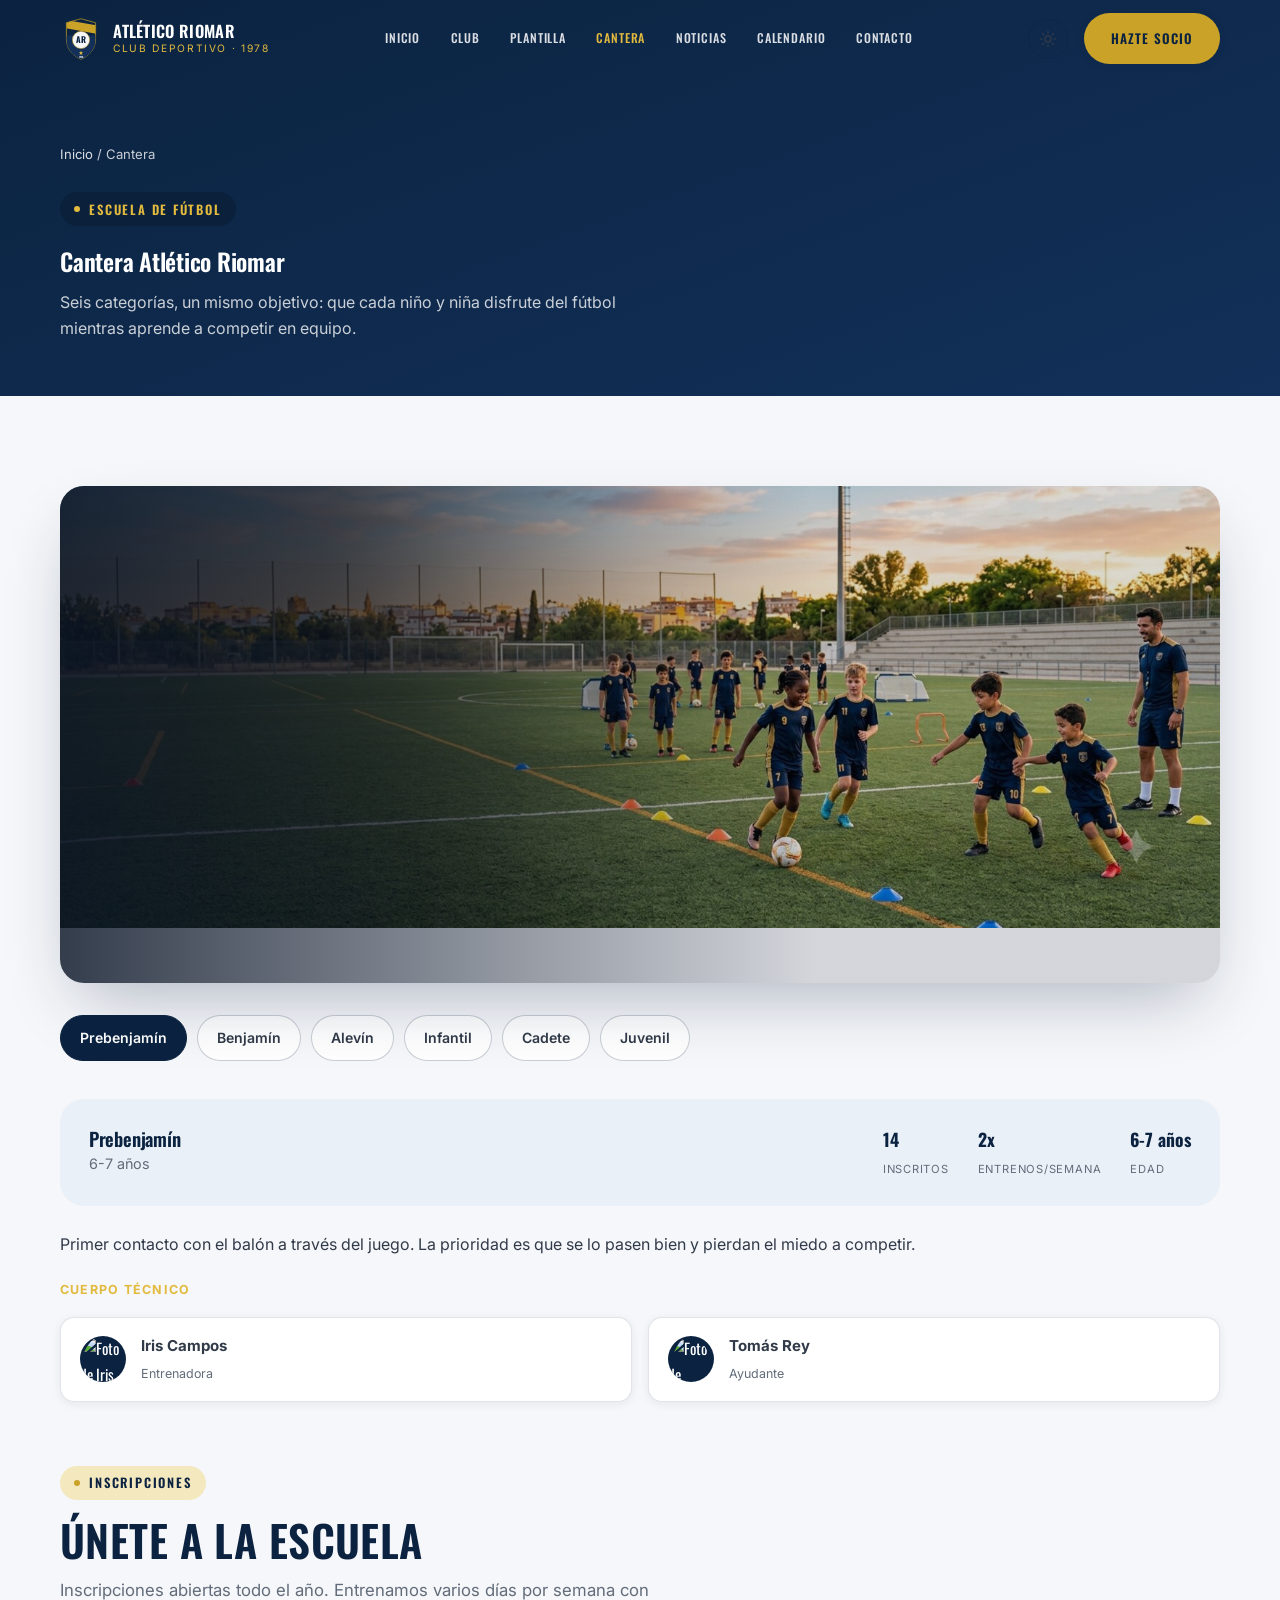
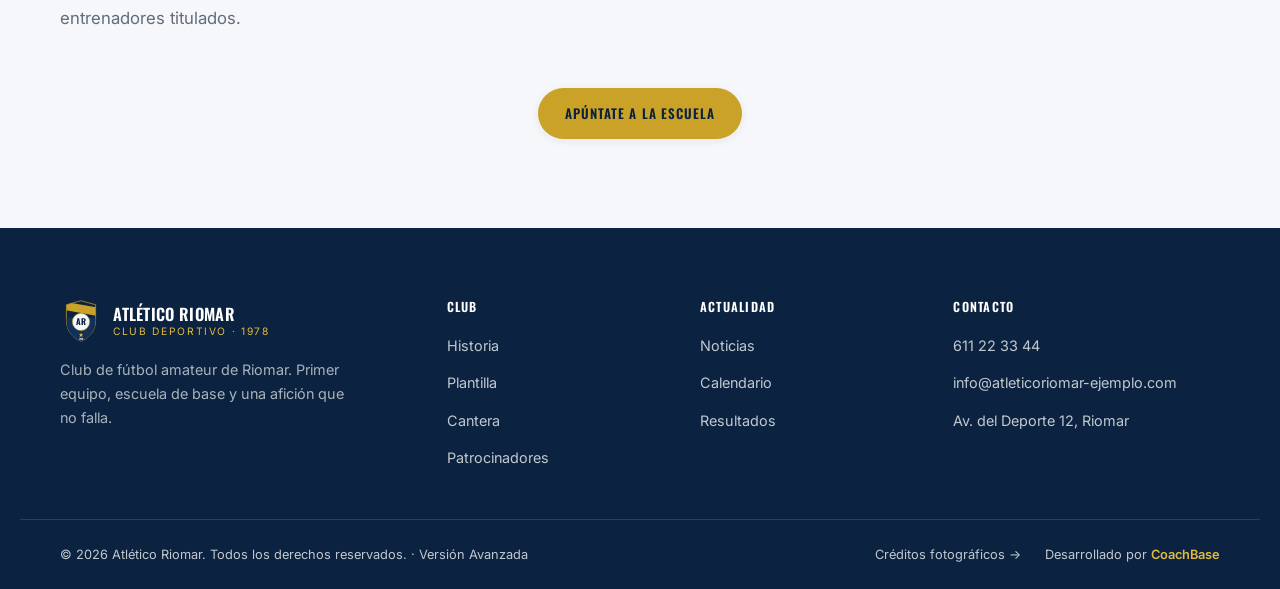
==== commit 6759880c: "Add files via upload" ====
--- a/cantera.html
+++ b/cantera.html
@@ -116,8 +116,8 @@
         </div>
         <p style="margin-bottom:1.4rem;">Primer contacto con el balón a través del juego. La prioridad es que se lo pasen bien y pierdan el miedo a competir.</p>
         <p class="sponsor-tier-label-lg" style="margin-top:0;">Cuerpo técnico</p>
-        <div class="staff-grid"><div class="staff-card"><div class="staff-avatar">IC</div><div><strong>Iris Campos</strong><span>Entrenadora</span></div></div>
-<div class="staff-card"><div class="staff-avatar">TR</div><div><strong>Tomás Rey</strong><span>Ayudante</span></div></div></div>
+        <div class="staff-grid"><div class="staff-card"><div class="staff-avatar"><img src="https://images.pexels.com/photos/9064347/pexels-photo-9064347.jpeg?auto=compress&cs=tinysrgb&w=300" alt="Foto de Iris Campos" loading="lazy"></div><div><strong>Iris Campos</strong><span>Entrenadora</span></div></div>
+<div class="staff-card"><div class="staff-avatar"><img src="https://images.pexels.com/photos/7207559/pexels-photo-7207559.jpeg?auto=compress&cs=tinysrgb&w=300" alt="Foto de Tomás Rey" loading="lazy"></div><div><strong>Tomás Rey</strong><span>Ayudante</span></div></div></div>
       </div>
 
       <div class="categoria-panel" id="benjamin">
@@ -131,8 +131,8 @@
         </div>
         <p style="margin-bottom:1.4rem;">Fundamentos técnicos individuales y primeros partidos de fútbol 7.</p>
         <p class="sponsor-tier-label-lg" style="margin-top:0;">Cuerpo técnico</p>
-        <div class="staff-grid"><div class="staff-card"><div class="staff-avatar">RP</div><div><strong>Raúl Ponce</strong><span>Entrenador</span></div></div>
-<div class="staff-card"><div class="staff-avatar">MS</div><div><strong>Marta Solís</strong><span>Ayudante</span></div></div></div>
+        <div class="staff-grid"><div class="staff-card"><div class="staff-avatar"><img src="https://images.pexels.com/photos/29600260/pexels-photo-29600260.jpeg?auto=compress&cs=tinysrgb&w=300" alt="Foto de Raúl Ponce" loading="lazy"></div><div><strong>Raúl Ponce</strong><span>Entrenador</span></div></div>
+<div class="staff-card"><div class="staff-avatar"><img src="https://images.pexels.com/photos/5128293/pexels-photo-5128293.jpeg?auto=compress&cs=tinysrgb&w=300" alt="Foto de Marta Solís" loading="lazy"></div><div><strong>Marta Solís</strong><span>Ayudante</span></div></div></div>
       </div>
 
       <div class="categoria-panel" id="alevin">
@@ -146,8 +146,8 @@
         </div>
         <p style="margin-bottom:1.4rem;">Iniciación táctica y primeros valores de equipo: posición, pase y ayuda al compañero.</p>
         <p class="sponsor-tier-label-lg" style="margin-top:0;">Cuerpo técnico</p>
-        <div class="staff-grid"><div class="staff-card"><div class="staff-avatar">EC</div><div><strong>Elena Cruz</strong><span>Entrenadora</span></div></div>
-<div class="staff-card"><div class="staff-avatar">DN</div><div><strong>David Nieto</strong><span>Ayudante</span></div></div></div>
+        <div class="staff-grid"><div class="staff-card"><div class="staff-avatar"><img src="https://images.pexels.com/photos/9064790/pexels-photo-9064790.jpeg?auto=compress&cs=tinysrgb&w=300" alt="Foto de Elena Cruz" loading="lazy"></div><div><strong>Elena Cruz</strong><span>Entrenadora</span></div></div>
+<div class="staff-card"><div class="staff-avatar"><img src="https://images.pexels.com/photos/11998114/pexels-photo-11998114.jpeg?auto=compress&cs=tinysrgb&w=300" alt="Foto de David Nieto" loading="lazy"></div><div><strong>David Nieto</strong><span>Ayudante</span></div></div></div>
       </div>
 
       <div class="categoria-panel" id="infantil">
@@ -161,8 +161,8 @@
         </div>
         <p style="margin-bottom:1.4rem;">Fútbol 11 y primeras competiciones federadas de la temporada.</p>
         <p class="sponsor-tier-label-lg" style="margin-top:0;">Cuerpo técnico</p>
-        <div class="staff-grid"><div class="staff-card"><div class="staff-avatar">ÓL</div><div><strong>Óscar Lara</strong><span>Entrenador</span></div></div>
-<div class="staff-card"><div class="staff-avatar">NB</div><div><strong>Nuria Blasco</strong><span>Ayudante</span></div></div></div>
+        <div class="staff-grid"><div class="staff-card"><div class="staff-avatar"><img src="https://images.pexels.com/photos/23744672/pexels-photo-23744672.jpeg?auto=compress&cs=tinysrgb&w=300" alt="Foto de Óscar Lara" loading="lazy"></div><div><strong>Óscar Lara</strong><span>Entrenador</span></div></div>
+<div class="staff-card"><div class="staff-avatar"><img src="https://images.pexels.com/photos/31245340/pexels-photo-31245340.jpeg?auto=compress&cs=tinysrgb&w=300" alt="Foto de Nuria Blasco" loading="lazy"></div><div><strong>Nuria Blasco</strong><span>Ayudante</span></div></div></div>
       </div>
 
       <div class="categoria-panel" id="cadete">
@@ -176,8 +176,8 @@
         </div>
         <p style="margin-bottom:1.4rem;">Consolidación técnico-táctica y trabajo físico adaptado a la edad.</p>
         <p class="sponsor-tier-label-lg" style="margin-top:0;">Cuerpo técnico</p>
-        <div class="staff-grid"><div class="staff-card"><div class="staff-avatar">FU</div><div><strong>Fran Ubeda</strong><span>Entrenador</span></div></div>
-<div class="staff-card"><div class="staff-avatar">AF</div><div><strong>Alba Ferrer</strong><span>Ayudante</span></div></div></div>
+        <div class="staff-grid"><div class="staff-card"><div class="staff-avatar"><img src="https://images.pexels.com/photos/3912953/pexels-photo-3912953.jpeg?auto=compress&cs=tinysrgb&w=300" alt="Foto de Fran Ubeda" loading="lazy"></div><div><strong>Fran Ubeda</strong><span>Entrenador</span></div></div>
+<div class="staff-card"><div class="staff-avatar"><img src="https://images.pexels.com/photos/1181519/pexels-photo-1181519.jpeg?auto=compress&cs=tinysrgb&w=300" alt="Foto de Alba Ferrer" loading="lazy"></div><div><strong>Alba Ferrer</strong><span>Ayudante</span></div></div></div>
       </div>
 
       <div class="categoria-panel" id="juvenil">
@@ -191,8 +191,8 @@
         </div>
         <p style="margin-bottom:1.4rem;">Última etapa formativa antes del primer equipo, con entrenamientos de mayor exigencia.</p>
         <p class="sponsor-tier-label-lg" style="margin-top:0;">Cuerpo técnico</p>
-        <div class="staff-grid"><div class="staff-card"><div class="staff-avatar">MR</div><div><strong>Manuel Rodríguez</strong><span>Entrenador</span></div></div>
-<div class="staff-card"><div class="staff-avatar">LT</div><div><strong>Laura Tello</strong><span>Ayudante</span></div></div></div>
+        <div class="staff-grid"><div class="staff-card"><div class="staff-avatar"><img src="https://images.pexels.com/photos/38675930/pexels-photo-38675930.jpeg?auto=compress&cs=tinysrgb&w=300" alt="Foto de Manuel Rodríguez" loading="lazy"></div><div><strong>Manuel Rodríguez</strong><span>Entrenador</span></div></div>
+<div class="staff-card"><div class="staff-avatar"><img src="https://images.pexels.com/photos/4098274/pexels-photo-4098274.jpeg?auto=compress&cs=tinysrgb&w=300" alt="Foto de Laura Tello" loading="lazy"></div><div><strong>Laura Tello</strong><span>Ayudante</span></div></div></div>
       </div>
     </div>
 
--- a/styles.css
+++ b/styles.css
@@ -30,6 +30,7 @@
   --paper:       #F6F7FA;
   --paper-2:     #EDF0F5;
   --white:       #FFFFFF;
+  --surface:     #FFFFFF;
   --ink:         #10151F;
   --ink-soft:    #313A48;
   --mute:        #626C7A;
@@ -253,7 +254,7 @@
 
 /* --- Tarjetas genéricas --- */
 .card {
-  background: var(--white);
+  background: var(--surface);
   border: 1px solid var(--line);
   border-radius: var(--radius-md);
   box-shadow: var(--shadow-sm);
@@ -356,7 +357,7 @@
 }
 .nav-burger span {
   display: block; width: 22px; height: 2px;
-  background: var(--white);
+  background: var(--surface);
   transition: transform .35s var(--ease-out), opacity .35s var(--ease-out);
 }
 .nav-burger.is-open span:nth-child(1) { transform: translateY(7px) rotate(45deg); }
@@ -408,7 +409,7 @@
   padding: .85rem 1rem;
   border: 1.5px solid var(--line-strong);
   border-radius: var(--radius-sm);
-  background: var(--white);
+  background: var(--surface);
   transition: border-color .3s var(--ease-out), box-shadow .3s var(--ease-out);
 }
 .field input:focus, .field textarea:focus {
@@ -575,7 +576,7 @@
 .club-media-badge {
   position: absolute;
   bottom: 1.25rem; left: 1.25rem;
-  background: var(--white);
+  background: var(--surface);
   border-radius: var(--radius-md);
   padding: .9rem 1.15rem;
   display: flex;
@@ -1030,7 +1031,7 @@
   align-items: center;
   justify-content: center;
   min-height: 130px;
-  background: var(--white);
+  background: var(--surface);
 }
 .sponsor-grid {
   display: grid;
@@ -1057,7 +1058,7 @@
 .sponsor-tile.has-logo {
   border-style: solid;
   border-color: var(--line);
-  background: var(--white);
+  background: var(--surface);
   padding: 1rem 1.4rem;
 }
 .sponsor-tile.has-logo:hover { border-color: var(--gold); }
@@ -1238,7 +1239,7 @@
 [data-theme="dark"] {
   --paper:       #0B1220;
   --paper-2:     #0F1A2E;
-  --white:       #142138;
+  --surface:     #142138;
   --ink:         #F2F5FA;
   --ink-soft:    #D6DDE8;
   --mute:        #92A0B5;
@@ -1249,11 +1250,24 @@
   color-scheme: dark;
 }
 [data-theme="dark"] .nav.is-solid { background: rgba(11,18,32,.86); }
-[data-theme="dark"] .card,
-[data-theme="dark"] .sponsor-main-tile,
-[data-theme="dark"] .news-card { background: var(--white); border-color: var(--line); }
 [data-theme="dark"] .hero-bg::after { opacity: .55; }
 [data-theme="dark"] .logo-tile img { filter: brightness(0) invert(1) opacity(.82); }
+[data-theme="dark"] .field label { color: var(--gold-2); }
+[data-theme="dark"] .value-icon { color: var(--gold-2); }
+[data-theme="dark"] .contact-info-item strong,
+[data-theme="dark"] .staff-card strong,
+[data-theme="dark"] .bento-num,
+[data-theme="dark"] .bento-item h3,
+[data-theme="dark"] h1,
+[data-theme="dark"] h2,
+[data-theme="dark"] h3,
+[data-theme="dark"] h4,
+[data-theme="dark"] .btn-outline { color: #fff; }
+[data-theme="dark"] .btn-outline { border-color: rgba(255,255,255,.35); }
+[data-theme="dark"] .btn-outline:hover { border-color: #fff; background: rgba(255,255,255,.06); }
+[data-theme="dark"] .page-hero h1,
+[data-theme="dark"] .article-hero-inner h1,
+[data-theme="dark"] .team-banner h2 { color: #fff; }
 
 .theme-toggle {
   width: 40px; height: 40px;
@@ -1308,7 +1322,7 @@
   border-radius: var(--radius-lg);
   overflow: hidden;
   box-shadow: var(--shadow-md);
-  background: var(--white);
+  background: var(--surface);
   padding: 1.6rem;
   display: flex; flex-direction: column; justify-content: flex-end;
 }
@@ -1380,7 +1394,7 @@
 }
 .categoria-tab {
   border: 1.5px solid var(--line-strong);
-  background: var(--white);
+  background: var(--surface);
   color: var(--ink-soft);
   padding: .65rem 1.2rem;
   border-radius: 999px;
@@ -1408,7 +1422,7 @@
 .staff-grid { display: grid; grid-template-columns: repeat(auto-fit, minmax(220px, 1fr)); gap: 1rem; }
 .staff-card {
   display: flex; align-items: center; gap: .9rem;
-  background: var(--white); border: 1px solid var(--line); border-radius: var(--radius-md);
+  background: var(--surface); border: 1px solid var(--line); border-radius: var(--radius-md);
   padding: 1rem 1.2rem; box-shadow: var(--shadow-sm);
 }
 .staff-avatar {
@@ -1416,6 +1430,8 @@
   display: grid; place-items: center; font-family: var(--display); font-size: .95rem; flex: none;
 }
 .staff-card strong { display: block; font-size: .94rem; }
+.staff-avatar { overflow: hidden; }
+.staff-avatar img { width: 100%; height: 100%; object-fit: cover; border-radius: 50%; }
 .staff-card span { font-size: .78rem; color: var(--mute); }
 
 /* ---- 11.7 Patrocinadores por niveles ---- */
@@ -1423,7 +1439,7 @@
 .sponsor-tier-label-lg:first-child { margin-top: 0; }
 .logo-row { display: grid; grid-template-columns: repeat(auto-fit, minmax(150px, 1fr)); gap: 1.1rem; }
 .logo-tile {
-  background: var(--white); border: 1px solid var(--line); border-radius: var(--radius-md);
+  background: var(--surface); border: 1px solid var(--line); border-radius: var(--radius-md);
   display: grid; place-items: center; padding: 1.2rem; min-height: 84px;
   box-shadow: var(--shadow-sm); font-weight: 700; color: var(--mute); letter-spacing: .03em;
 }
